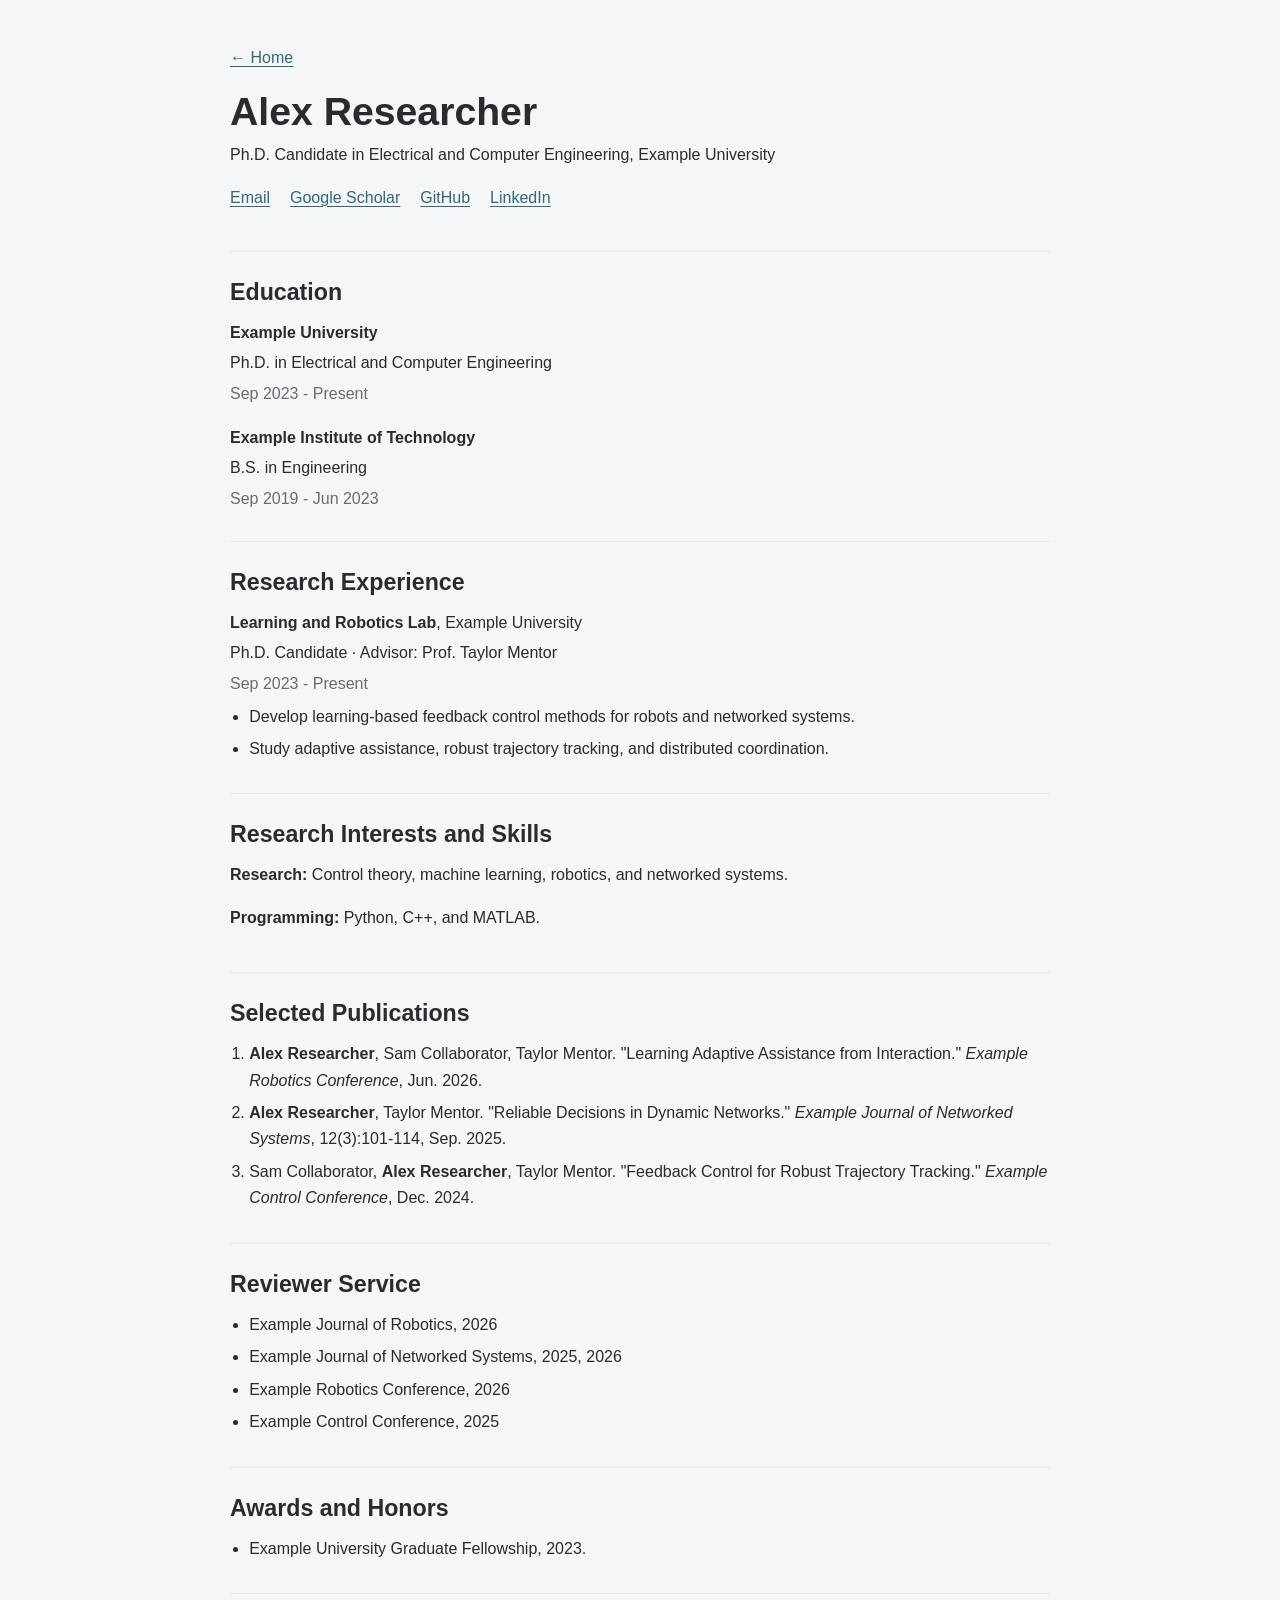
==== cv/index.html @ 52a86843 "Initial commit" ====
<!doctype html>
<html lang="en">
  <head>
    <meta charset="utf-8">
    <meta name="viewport" content="width=device-width, initial-scale=1">
    <title>CV | Alex Researcher</title>
    <meta name="description" content="Curriculum vitae of Alex Researcher at Example University.">
    <link rel="icon" href="../assets/images/avatar.svg" type="image/svg+xml">
    <link rel="stylesheet" href="../styles.css?v=1">
    <link rel="stylesheet" href="cv.css">
  </head>
  <body>
    <main class="cv-shell">
      <header class="cv-header">
        <a href="../index.html">&larr; Home</a>
        <h1>Alex Researcher</h1>
        <p>Ph.D. Candidate in Electrical and Computer Engineering, Example University</p>
        <p class="cv-contact">
          <a href="mailto:researcher@example.com">Email</a>
          <a href="https://scholar.google.com/">Google Scholar</a>
          <a href="https://github.com/">GitHub</a>
          <a href="https://www.linkedin.com/">LinkedIn</a>
        </p>
      </header>
      <section class="cv-section">
        <h2>Education</h2>
        <div class="cv-entry"><p><strong>Example University</strong></p><p>Ph.D. in Electrical and Computer Engineering</p><p class="cv-meta">Sep 2023 - Present</p></div>
        <div class="cv-entry"><p><strong>Example Institute of Technology</strong></p><p>B.S. in Engineering</p><p class="cv-meta">Sep 2019 - Jun 2023</p></div>
      </section>
      <section class="cv-section">
        <h2>Research Experience</h2>
        <div class="cv-entry">
          <p><strong>Learning and Robotics Lab</strong>, Example University</p>
          <p>Ph.D. Candidate &middot; Advisor: Prof. Taylor Mentor</p>
          <p class="cv-meta">Sep 2023 - Present</p>
          <ul class="cv-list"><li>Develop learning-based feedback control methods for robots and networked systems.</li><li>Study adaptive assistance, robust trajectory tracking, and distributed coordination.</li></ul>
        </div>
      </section>
      <section class="cv-section">
        <h2>Research Interests and Skills</h2>
        <p><strong>Research:</strong> Control theory, machine learning, robotics, and networked systems.</p>
        <p><strong>Programming:</strong> Python, C++, and MATLAB.</p>
      </section>
      <section class="cv-section">
        <h2>Selected Publications</h2>
        <ol class="cv-list">
          <li><strong>Alex Researcher</strong>, Sam Collaborator, Taylor Mentor. "Learning Adaptive Assistance from Interaction." <em>Example Robotics Conference</em>, Jun. 2026.</li>
          <li><strong>Alex Researcher</strong>, Taylor Mentor. "Reliable Decisions in Dynamic Networks." <em>Example Journal of Networked Systems</em>, 12(3):101-114, Sep. 2025.</li>
          <li>Sam Collaborator, <strong>Alex Researcher</strong>, Taylor Mentor. "Feedback Control for Robust Trajectory Tracking." <em>Example Control Conference</em>, Dec. 2024.</li>
        </ol>
      </section>
      <section class="cv-section">
        <h2>Reviewer Service</h2>
        <ul class="cv-list">
          <li>Example Journal of Robotics, 2026</li>
          <li>Example Journal of Networked Systems, 2025, 2026</li>
          <li>Example Robotics Conference, 2026</li>
          <li>Example Control Conference, 2025</li>
        </ul>
      </section>
      <section class="cv-section"><h2>Awards and Honors</h2><ul class="cv-list"><li>Example University Graduate Fellowship, 2023.</li></ul></section>
    </main>
    <script src="../assets/js/click-effects.js" defer></script>
  </body>
</html>
---- styles.css ----
:root {
  color-scheme: light;
  --background: #f5f6f7;
  --surface: #ffffff;
  --text: #292b30;
  --muted: #686b73;
  --line: #e7e8eb;
  --link: #326879;
  --link-hover: #682d91;
  --accent: #8553a4;
  --frame-radius: 18px;
  --portrait-scale: 1;
}

* {
  box-sizing: border-box;
}

html {
  scroll-behavior: smooth;
}

body {
  margin: 0;
  color: var(--text);
  background: var(--background);
  font-family: Inter, ui-sans-serif, -apple-system, BlinkMacSystemFont, "Segoe UI", sans-serif;
  font-size: 16px;
  line-height: 1.65;
}

img {
  display: block;
  max-width: 100%;
}

a {
  color: var(--link);
  text-decoration-thickness: 1px;
  text-underline-offset: 0.18em;
}

a:hover,
a:focus-visible {
  color: var(--link-hover);
}

:focus-visible {
  outline: 2px solid var(--accent);
  outline-offset: 4px;
}

h1,
h2,
h3,
p {
  margin-top: 0;
}

h1,
h2,
h3 {
  line-height: 1.3;
  letter-spacing: 0;
}

h1 {
  margin-bottom: 0.25rem;
  font-size: 2.45rem;
  font-weight: 680;
}

h2 {
  margin-bottom: 0.9rem;
  font-size: 1.45rem;
  font-weight: 680;
}

h3 {
  margin-bottom: 0.45rem;
  font-size: 1rem;
  font-weight: 650;
}

.page-shell,
.site-footer {
  width: min(900px, calc(100% - 40px));
  margin-inline: auto;
}

.page-shell {
  padding-block: 56px 24px;
}

.eyebrow {
  margin-bottom: 0.4rem;
  color: var(--muted);
  font-size: 0.84rem;
  font-weight: 700;
  text-transform: uppercase;
}

.home-page {
  --line: #e2e8ee;
  font-size: 15px;
  line-height: 1.7;
}

.skip-link {
  position: fixed;
  top: 12px;
  left: 16px;
  z-index: 10;
  padding: 8px 16px;
  background: var(--surface);
  transform: translateY(-200%);
}

.skip-link:focus {
  transform: translateY(0);
}

.home-layout {
  display: grid;
  grid-template-columns: 244px minmax(0, 1fr) 284px;
  grid-template-areas:
    "profile overview news"
    "profile publications news"
    "profile reviewer news";
  column-gap: 28px;
  row-gap: 24px;
  width: min(1280px, calc(100% - 64px));
  margin: 48px auto 0;
}

.home-layout > * {
  min-width: 0;
}

.profile {
  grid-area: profile;
}

.profile-inner {
  position: sticky;
  top: 32px;
  padding: 16px;
}

.profile-inner,
.overview,
#publications,
#reviewer,
#news {
  border: 1px solid var(--line);
  border-radius: var(--frame-radius);
  background: var(--surface);
}

.profile-identity {
  text-align: center;
}

.portrait {
  margin: 0 0 22px;
  aspect-ratio: 4 / 5;
  overflow: hidden;
  border-radius: 12px;
}

.portrait img {
  width: 100%;
  height: 100%;
  object-fit: cover;
  object-position: center;
  border-radius: inherit;
  /* Adjust the zoom without shifting the centered crop. */
  transform: scale(var(--portrait-scale));
  transform-origin: center;
}

.profile h1 {
  margin-bottom: 7px;
  font-size: 23px;
  font-weight: 650;
}

.profile-role {
  margin-bottom: 3px;
  font-size: 14px;
  font-weight: 550;
}

.profile-department {
  margin-bottom: 14px;
  color: var(--muted);
  font-size: 13px;
  line-height: 1.6;
}

.profile-university {
  display: flex;
  align-items: center;
  justify-content: center;
  gap: 8px;
  margin-bottom: 0;
  font-size: 13px;
  font-weight: 550;
}

.profile-university img {
  flex: 0 0 24px;
  border-radius: 2px;
}

.profile-links {
  display: flex;
  flex-direction: column;
  align-items: start;
  margin-top: 24px;
  padding-top: 16px;
  border-top: 1px solid var(--line);
  font-size: 13px;
}

.profile-links a {
  display: inline-flex;
  align-items: center;
  gap: 10px;
  min-height: 34px;
  text-decoration: none;
}

.profile-icon {
  width: 16px;
  height: 16px;
  flex: 0 0 16px;
  fill: none;
  stroke: currentColor;
  stroke-width: 2;
  stroke-linecap: round;
  stroke-linejoin: round;
}

.profile-links a:hover {
  text-decoration: underline;
}

.overview {
  grid-area: overview;
}

#about {
  padding-bottom: 0;
}

#news {
  grid-area: news;
  align-self: start;
  padding: 22px 20px;
}

#publications {
  grid-area: publications;
}

#reviewer {
  grid-area: reviewer;
}

.section {
  padding: 28px 32px;
  scroll-margin-top: 24px;
}

.section h2 {
  display: flex;
  align-items: center;
  gap: 16px;
  margin-bottom: 20px;
  color: var(--accent);
  font-size: 12px;
  font-weight: 650;
  line-height: 1.5;
  text-transform: uppercase;
}

.section h2::after {
  content: "";
  flex: 1;
  height: 1px;
  background: var(--line);
}

.section > p {
  margin-bottom: 14px;
}

.section > p:last-child {
  margin-bottom: 0;
}

.section-lead {
  margin-bottom: 16px;
}

.research-list,
.service-list {
  margin: 0;
  padding: 0;
  list-style: none;
}

.research-list {
  color: var(--muted);
  font-size: 14px;
}

.research-list strong {
  color: var(--text);
  font-weight: 600;
}

.research-list li + li {
  margin-top: 12px;
}

.service-list {
  font-size: 14px;
}

.service-list li + li {
  margin-top: 8px;
}

.news-list {
  margin: 0;
  padding: 0;
  list-style: none;
  font-size: 13px;
  line-height: 1.7;
}

.news-list li {
  padding: 12px 15px;
  background: #f4f6f8;
}

.news-list li:first-child {
  border-top-left-radius: 12px;
  border-top-right-radius: 12px;
}

.news-list li:last-child {
  border-bottom-left-radius: 12px;
  border-bottom-right-radius: 12px;
}

.news-list li + li {
  border-top: 1px solid var(--line);
}

#news h2 {
  gap: 9px;
  margin-bottom: 16px;
  color: #4a6b8a;
  font-weight: 700;
}

#news h2::before {
  content: "";
  width: 8px;
  height: 8px;
  flex: 0 0 8px;
  border-radius: 50%;
  background: #d9a6e6;
}

#news h2::after {
  display: none;
}

.news-meta {
  display: flex;
  flex-wrap: wrap;
  align-items: center;
  gap: 7px;
  margin-bottom: 7px;
}

.news-list time {
  display: inline-block;
  padding: 2px 10px;
  border: 1px solid var(--line);
  border-radius: 999px;
  color: #4a6b8a;
  background: #eef3f8;
  font-size: 11px;
  font-weight: 700;
  font-variant-numeric: tabular-nums;
}

.news-badge {
  padding: 1px 7px;
  border-radius: 999px;
  color: #72398a;
  background: #efddf4;
  font-size: 10px;
  font-weight: 700;
}

.news-copy {
  display: block;
}

.news-list a {
  text-decoration: none;
}

.news-list a:hover {
  text-decoration: underline;
}

.section-heading {
  display: flex;
  align-items: baseline;
  justify-content: space-between;
  gap: 20px;
}

.section-heading h2 {
  flex: 1;
  margin-bottom: 0;
}

.scholar-link {
  flex: 0 0 auto;
  font-size: 12px;
  text-decoration: none;
}

.scholar-link:hover {
  text-decoration: underline;
}

.publication {
  display: grid;
  grid-template-columns: 140px minmax(0, 1fr);
  gap: 22px;
  align-items: start;
  padding-block: 24px;
  border-bottom: 1px solid var(--line);
}

.publication-image {
  width: 140px;
  height: auto;
  aspect-ratio: 3 / 2;
  object-fit: cover;
  border: 1px solid var(--line);
  border-radius: 3px;
  background: #edf1f0;
}

.publication-figure {
  display: block;
  width: fit-content;
}

.publication-image--figure {
  object-fit: contain;
  background: var(--surface);
}

.publication-copy {
  min-width: 0;
}

.publication h3 {
  font-size: 15px;
  line-height: 1.5;
}

.publication h3 a {
  color: inherit;
  text-decoration: none;
}

.publication h3 a:hover,
.publication h3 a:focus-visible {
  color: var(--link);
  text-decoration: underline;
}

.publication-copy p {
  margin-bottom: 5px;
}

.authors,
.venue,
.publication-summary,
.publication-links {
  font-size: 13px;
  line-height: 1.65;
}

.authors strong {
  font-weight: 600;
}

.venue {
  color: #675975;
}

.publication-summary {
  color: var(--muted);
}

.publication-links {
  display: flex;
  flex-wrap: wrap;
  gap: 16px;
  padding-top: 3px;
}

.publication-links a {
  display: inline-flex;
  align-items: center;
  min-height: 28px;
}

.publication-copy .publication-links {
  margin-bottom: 0;
}

.site-footer {
  padding-block: 28px 36px;
  color: var(--muted);
  font-size: 11px;
}

.home-page .site-footer {
  width: min(1280px, calc(100% - 64px));
  padding-inline: 304px 312px;
}

.site-footer p {
  margin: 0;
}

.click-effect-symbol {
  position: fixed;
  z-index: 1000;
  pointer-events: none;
  user-select: none;
  color: var(--accent);
  font-family: ui-monospace, SFMono-Regular, Menlo, monospace;
  font-size: 0.82rem;
  font-weight: 700;
  line-height: 1;
  animation: click-rise 650ms ease-out forwards;
}

@keyframes click-rise {
  from {
    opacity: 0.9;
    transform: translate(-50%, -50%) scale(0.9);
  }

  to {
    opacity: 0;
    transform: translate(-50%, -42px) scale(1.12);
  }
}

@media (max-width: 1159px) {
  .home-layout {
    grid-template-columns: 224px minmax(0, 1fr);
    grid-template-areas:
      "profile overview"
      "profile news"
      "profile publications"
      "profile reviewer";
    column-gap: 24px;
    width: calc(100% - 48px);
    margin-top: 32px;
  }

  #news {
    padding: 28px 32px;
  }

  .home-page .site-footer {
    width: calc(100% - 48px);
    padding-inline: 280px 32px;
  }
}

@media (max-width: 799px) {
  .home-layout {
    grid-template-columns: minmax(0, 1fr);
    grid-template-areas: "profile" "overview" "news" "publications" "reviewer";
    width: min(640px, calc(100% - 32px));
    margin-top: 24px;
  }

  .profile-inner {
    position: static;
    display: grid;
    grid-template-columns: 112px minmax(0, 1fr);
    align-items: center;
    gap: 20px;
  }

  .portrait {
    margin: 0;
  }

  .profile-identity {
    text-align: left;
  }

  .profile-university {
    justify-content: start;
  }

  .profile-links {
    grid-column: 1 / -1;
    flex-direction: row;
    flex-wrap: wrap;
    gap: 0 20px;
    margin-top: 0;
    padding-top: 12px;
  }

  .profile-links a {
    min-height: 36px;
  }

  .section,
  #news {
    padding: 24px;
  }

  .section h2 {
    margin-bottom: 16px;
  }

  .section-heading h2 {
    margin-bottom: 0;
  }

  .publication {
    grid-template-columns: 112px minmax(0, 1fr);
    gap: 18px;
  }

  .publication-image {
    width: 112px;
  }

  .home-page .site-footer {
    width: min(640px, calc(100% - 32px));
    padding-inline: 24px;
  }
}

@media (max-width: 479px) {
  .home-layout {
    width: calc(100% - 24px);
    row-gap: 16px;
    margin-top: 12px;
  }

  .profile-inner {
    grid-template-columns: 80px minmax(0, 1fr);
    gap: 14px;
  }

  .profile-department {
    margin-bottom: 10px;
    font-size: 12px;
  }

  .profile-university {
    font-size: 12px;
  }

  .section,
  #news {
    padding: 22px 18px;
  }

  .publication {
    grid-template-columns: minmax(0, 1fr);
    gap: 14px;
  }

  .publication-image {
    width: 144px;
  }

  .home-page .site-footer {
    width: calc(100% - 24px);
    padding-inline: 18px;
  }
}

@media (max-height: 740px) and (min-width: 800px) {
  .profile-inner {
    position: static;
  }
}

@media print {
  body {
    background: white;
  }

  .home-layout {
    display: block;
    width: 100%;
    margin: 0;
  }

  .profile-inner {
    position: static;
  }

  .portrait {
    width: 120px;
  }

  .section,
  #news {
    padding: 24px 0 0;
  }

  .publication {
    break-inside: avoid;
  }

  .profile-inner,
  .overview,
  #publications,
  #reviewer,
  #news {
    border: 0;
    border-radius: 0;
  }

  .home-page .site-footer {
    width: 100%;
    padding-inline: 0;
  }

  .skip-link,
  .click-effect-symbol {
    display: none;
  }
}

@media (prefers-reduced-motion: reduce) {
  html {
    scroll-behavior: auto;
  }

  .click-effect-symbol {
    display: none;
  }
}
---- cv/cv.css ----
.cv-shell { width: min(820px, calc(100% - 40px)); margin-inline: auto; padding-block: 45px; }
.cv-header { padding-bottom: 24px; border-bottom: 1px solid var(--line); }
.cv-header h1 { margin-top: 1rem; }
.cv-contact { display: flex; flex-wrap: wrap; gap: 8px 20px; color: var(--muted); }
.cv-section { padding-block: 25px; border-bottom: 1px solid var(--line); }
.cv-section h2 { margin-bottom: 0.8rem; }
.cv-entry { margin-bottom: 1.1rem; }
.cv-entry:last-child { margin-bottom: 0; }
.cv-entry p { margin-bottom: 0.25rem; }
.cv-meta { color: var(--muted); }
.cv-list { margin: 0.4rem 0 0; padding-left: 1.2rem; }
.cv-list li { margin-bottom: 0.38rem; }
@media (max-width: 600px) {
  .cv-shell { width: calc(100% - 28px); padding-top: 28px; }
}
@media print {
  .cv-shell { width: 100%; padding: 0; }
  .cv-header > a { display: none; }
  .cv-entry, .cv-list li { break-inside: avoid; }
}
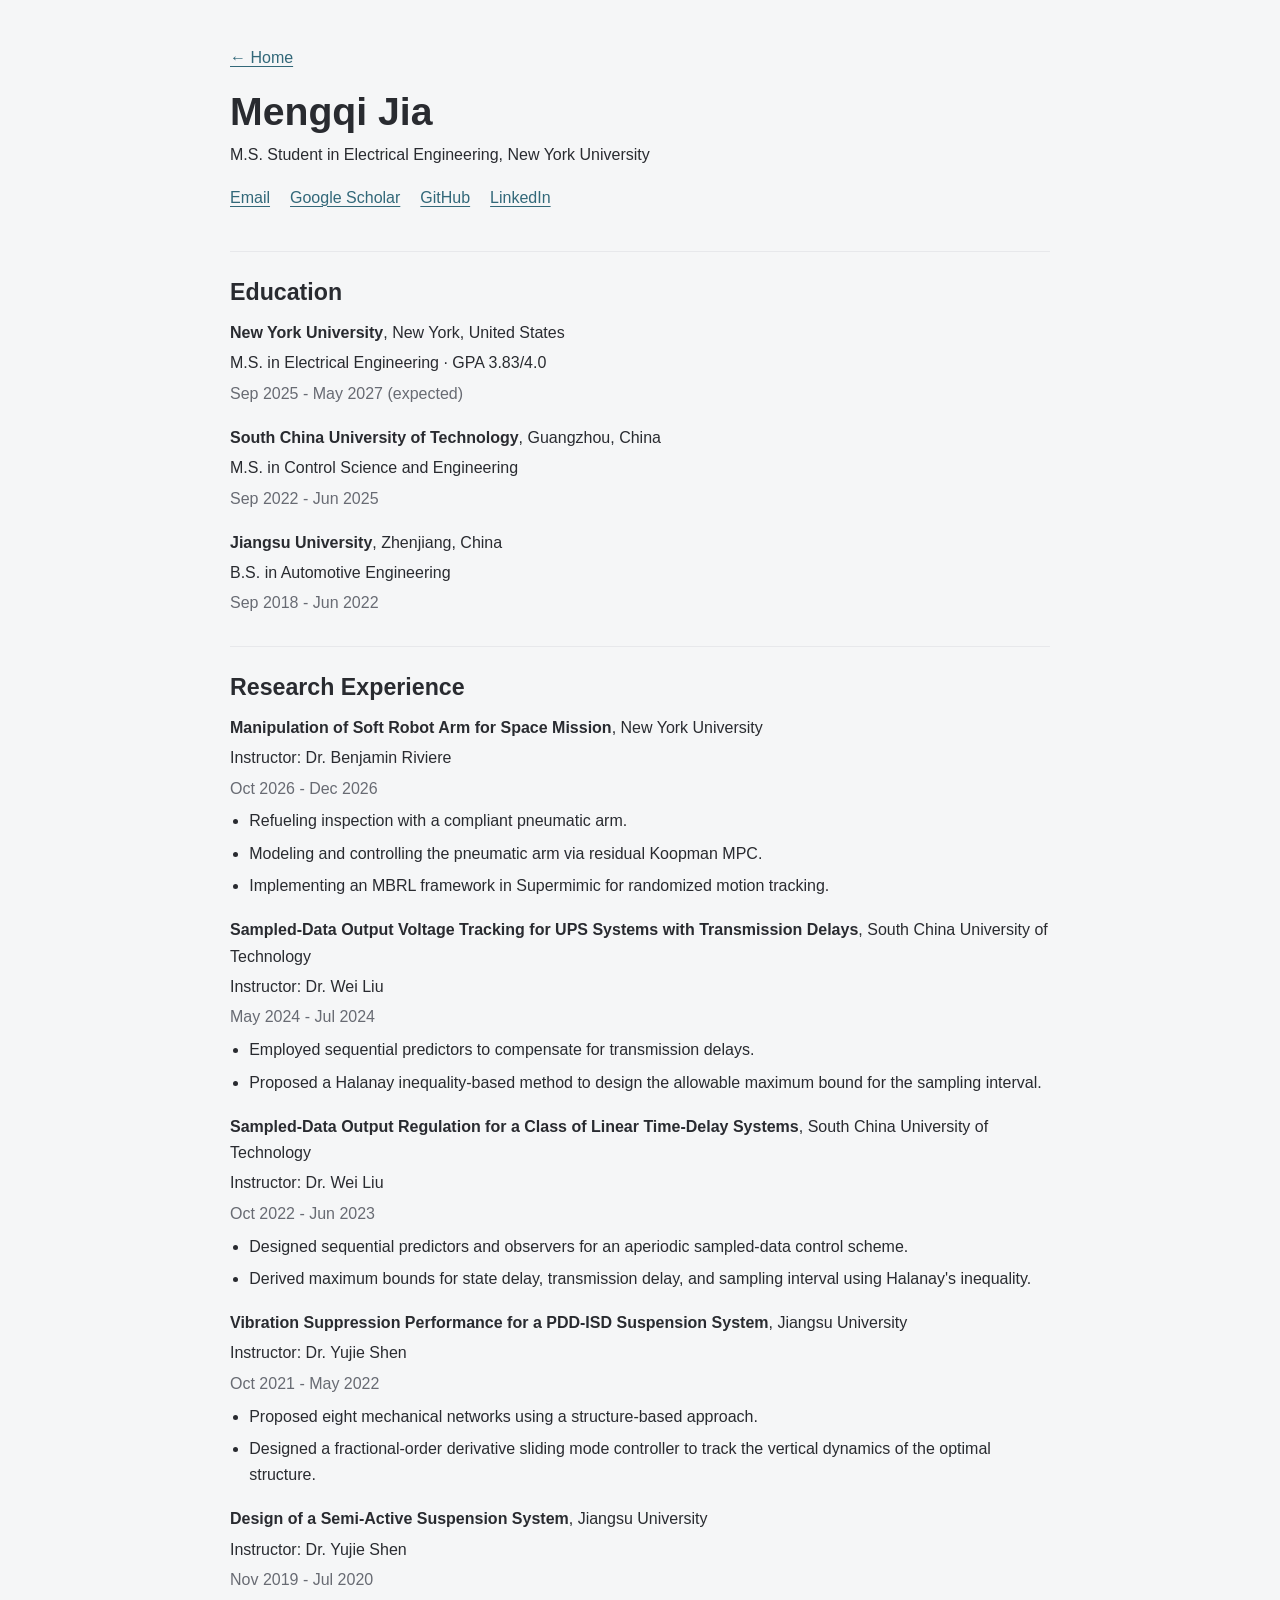
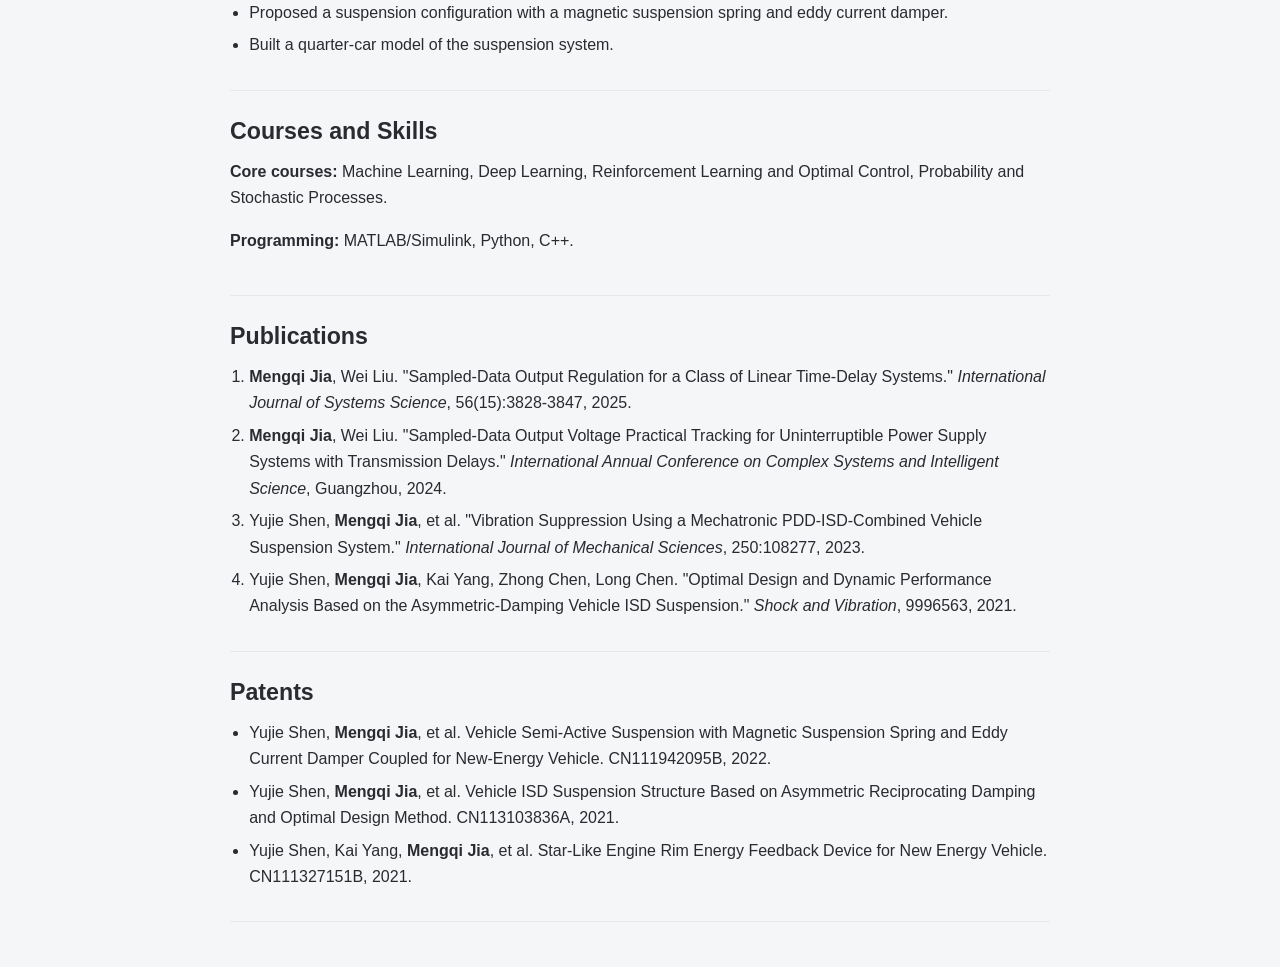
==== commit f627274e: "Personalize homepage and CV for Mengqi Jia Co-Authored-By: Claude Opus 5.5 <noreply@anthropic.com> C" ====
--- a/cv/index.html
+++ b/cv/index.html
@@ -3,8 +3,8 @@
   <head>
     <meta charset="utf-8">
     <meta name="viewport" content="width=device-width, initial-scale=1">
-    <title>CV | Alex Researcher</title>
-    <meta name="description" content="Curriculum vitae of Alex Researcher at Example University.">
+    <title>CV | Mengqi Jia</title>
+    <meta name="description" content="Curriculum vitae of Mengqi Jia, M.S. student in Electrical Engineering at New York University.">
     <link rel="icon" href="../assets/images/avatar.svg" type="image/svg+xml">
     <link rel="stylesheet" href="../styles.css?v=1">
     <link rel="stylesheet" href="cv.css">
@@ -13,52 +13,76 @@
     <main class="cv-shell">
       <header class="cv-header">
         <a href="../index.html">&larr; Home</a>
-        <h1>Alex Researcher</h1>
-        <p>Ph.D. Candidate in Electrical and Computer Engineering, Example University</p>
+        <h1>Mengqi Jia</h1>
+        <p>M.S. Student in Electrical Engineering, New York University</p>
         <p class="cv-contact">
-          <a href="mailto:researcher@example.com">Email</a>
-          <a href="https://scholar.google.com/">Google Scholar</a>
-          <a href="https://github.com/">GitHub</a>
-          <a href="https://www.linkedin.com/">LinkedIn</a>
+          <a href="mailto:mj3664@nyu.edu">Email</a>
+          <a href="https://scholar.google.com/citations?user=0IQZy6cAAAAJ&amp;hl=en">Google Scholar</a>
+          <a href="https://github.com/mj3664-web">GitHub</a>
+          <a href="https://www.linkedin.com/in/mengqi-jia-b15225383/">LinkedIn</a>
         </p>
       </header>
       <section class="cv-section">
         <h2>Education</h2>
-        <div class="cv-entry"><p><strong>Example University</strong></p><p>Ph.D. in Electrical and Computer Engineering</p><p class="cv-meta">Sep 2023 - Present</p></div>
-        <div class="cv-entry"><p><strong>Example Institute of Technology</strong></p><p>B.S. in Engineering</p><p class="cv-meta">Sep 2019 - Jun 2023</p></div>
+        <div class="cv-entry"><p><strong>New York University</strong>, New York, United States</p><p>M.S. in Electrical Engineering &middot; GPA 3.83/4.0</p><p class="cv-meta">Sep 2025 - May 2027 (expected)</p></div>
+        <div class="cv-entry"><p><strong>South China University of Technology</strong>, Guangzhou, China</p><p>M.S. in Control Science and Engineering</p><p class="cv-meta">Sep 2022 - Jun 2025</p></div>
+        <div class="cv-entry"><p><strong>Jiangsu University</strong>, Zhenjiang, China</p><p>B.S. in Automotive Engineering</p><p class="cv-meta">Sep 2018 - Jun 2022</p></div>
       </section>
       <section class="cv-section">
         <h2>Research Experience</h2>
         <div class="cv-entry">
-          <p><strong>Learning and Robotics Lab</strong>, Example University</p>
-          <p>Ph.D. Candidate &middot; Advisor: Prof. Taylor Mentor</p>
-          <p class="cv-meta">Sep 2023 - Present</p>
-          <ul class="cv-list"><li>Develop learning-based feedback control methods for robots and networked systems.</li><li>Study adaptive assistance, robust trajectory tracking, and distributed coordination.</li></ul>
+          <p><strong>Manipulation of Soft Robot Arm for Space Mission</strong>, New York University</p>
+          <p>Instructor: Dr. Benjamin Riviere</p>
+          <p class="cv-meta">Oct 2026 - Dec 2026</p>
+          <ul class="cv-list"><li>Refueling inspection with a compliant pneumatic arm.</li><li>Modeling and controlling the pneumatic arm via residual Koopman MPC.</li><li>Implementing an MBRL framework in Supermimic for randomized motion tracking.</li></ul>
+        </div>
+        <div class="cv-entry">
+          <p><strong>Sampled-Data Output Voltage Tracking for UPS Systems with Transmission Delays</strong>, South China University of Technology</p>
+          <p>Instructor: Dr. Wei Liu</p>
+          <p class="cv-meta">May 2024 - Jul 2024</p>
+          <ul class="cv-list"><li>Employed sequential predictors to compensate for transmission delays.</li><li>Proposed a Halanay inequality-based method to design the allowable maximum bound for the sampling interval.</li></ul>
+        </div>
+        <div class="cv-entry">
+          <p><strong>Sampled-Data Output Regulation for a Class of Linear Time-Delay Systems</strong>, South China University of Technology</p>
+          <p>Instructor: Dr. Wei Liu</p>
+          <p class="cv-meta">Oct 2022 - Jun 2023</p>
+          <ul class="cv-list"><li>Designed sequential predictors and observers for an aperiodic sampled-data control scheme.</li><li>Derived maximum bounds for state delay, transmission delay, and sampling interval using Halanay's inequality.</li></ul>
+        </div>
+        <div class="cv-entry">
+          <p><strong>Vibration Suppression Performance for a PDD-ISD Suspension System</strong>, Jiangsu University</p>
+          <p>Instructor: Dr. Yujie Shen</p>
+          <p class="cv-meta">Oct 2021 - May 2022</p>
+          <ul class="cv-list"><li>Proposed eight mechanical networks using a structure-based approach.</li><li>Designed a fractional-order derivative sliding mode controller to track the vertical dynamics of the optimal structure.</li></ul>
+        </div>
+        <div class="cv-entry">
+          <p><strong>Design of a Semi-Active Suspension System</strong>, Jiangsu University</p>
+          <p>Instructor: Dr. Yujie Shen</p>
+          <p class="cv-meta">Nov 2019 - Jul 2020</p>
+          <ul class="cv-list"><li>Proposed a suspension configuration with a magnetic suspension spring and eddy current damper.</li><li>Built a quarter-car model of the suspension system.</li></ul>
         </div>
       </section>
       <section class="cv-section">
-        <h2>Research Interests and Skills</h2>
-        <p><strong>Research:</strong> Control theory, machine learning, robotics, and networked systems.</p>
-        <p><strong>Programming:</strong> Python, C++, and MATLAB.</p>
+        <h2>Courses and Skills</h2>
+        <p><strong>Core courses:</strong> Machine Learning, Deep Learning, Reinforcement Learning and Optimal Control, Probability and Stochastic Processes.</p>
+        <p><strong>Programming:</strong> MATLAB/Simulink, Python, C++.</p>
       </section>
       <section class="cv-section">
-        <h2>Selected Publications</h2>
+        <h2>Publications</h2>
         <ol class="cv-list">
-          <li><strong>Alex Researcher</strong>, Sam Collaborator, Taylor Mentor. "Learning Adaptive Assistance from Interaction." <em>Example Robotics Conference</em>, Jun. 2026.</li>
-          <li><strong>Alex Researcher</strong>, Taylor Mentor. "Reliable Decisions in Dynamic Networks." <em>Example Journal of Networked Systems</em>, 12(3):101-114, Sep. 2025.</li>
-          <li>Sam Collaborator, <strong>Alex Researcher</strong>, Taylor Mentor. "Feedback Control for Robust Trajectory Tracking." <em>Example Control Conference</em>, Dec. 2024.</li>
+          <li><strong>Mengqi Jia</strong>, Wei Liu. "Sampled-Data Output Regulation for a Class of Linear Time-Delay Systems." <em>International Journal of Systems Science</em>, 56(15):3828-3847, 2025.</li>
+          <li><strong>Mengqi Jia</strong>, Wei Liu. "Sampled-Data Output Voltage Practical Tracking for Uninterruptible Power Supply Systems with Transmission Delays." <em>International Annual Conference on Complex Systems and Intelligent Science</em>, Guangzhou, 2024.</li>
+          <li>Yujie Shen, <strong>Mengqi Jia</strong>, et al. "Vibration Suppression Using a Mechatronic PDD-ISD-Combined Vehicle Suspension System." <em>International Journal of Mechanical Sciences</em>, 250:108277, 2023.</li>
+          <li>Yujie Shen, <strong>Mengqi Jia</strong>, Kai Yang, Zhong Chen, Long Chen. "Optimal Design and Dynamic Performance Analysis Based on the Asymmetric-Damping Vehicle ISD Suspension." <em>Shock and Vibration</em>, 9996563, 2021.</li>
         </ol>
       </section>
       <section class="cv-section">
-        <h2>Reviewer Service</h2>
+        <h2>Patents</h2>
         <ul class="cv-list">
-          <li>Example Journal of Robotics, 2026</li>
-          <li>Example Journal of Networked Systems, 2025, 2026</li>
-          <li>Example Robotics Conference, 2026</li>
-          <li>Example Control Conference, 2025</li>
+          <li>Yujie Shen, <strong>Mengqi Jia</strong>, et al. Vehicle Semi-Active Suspension with Magnetic Suspension Spring and Eddy Current Damper Coupled for New-Energy Vehicle. CN111942095B, 2022.</li>
+          <li>Yujie Shen, <strong>Mengqi Jia</strong>, et al. Vehicle ISD Suspension Structure Based on Asymmetric Reciprocating Damping and Optimal Design Method. CN113103836A, 2021.</li>
+          <li>Yujie Shen, Kai Yang, <strong>Mengqi Jia</strong>, et al. Star-Like Engine Rim Energy Feedback Device for New Energy Vehicle. CN111327151B, 2021.</li>
         </ul>
       </section>
-      <section class="cv-section"><h2>Awards and Honors</h2><ul class="cv-list"><li>Example University Graduate Fellowship, 2023.</li></ul></section>
     </main>
     <script src="../assets/js/click-effects.js" defer></script>
   </body>
--- a/styles.css
+++ b/styles.css
@@ -150,7 +150,7 @@
 .profile-inner,
 .overview,
 #publications,
-#reviewer,
+#patents,
 #news {
   border: 1px solid var(--line);
   border-radius: var(--frame-radius);
@@ -264,7 +264,7 @@
   grid-area: publications;
 }
 
-#reviewer {
+#patents {
   grid-area: reviewer;
 }
 
@@ -743,7 +743,7 @@
   .profile-inner,
   .overview,
   #publications,
-  #reviewer,
+  #patents,
   #news {
     border: 0;
     border-radius: 0;
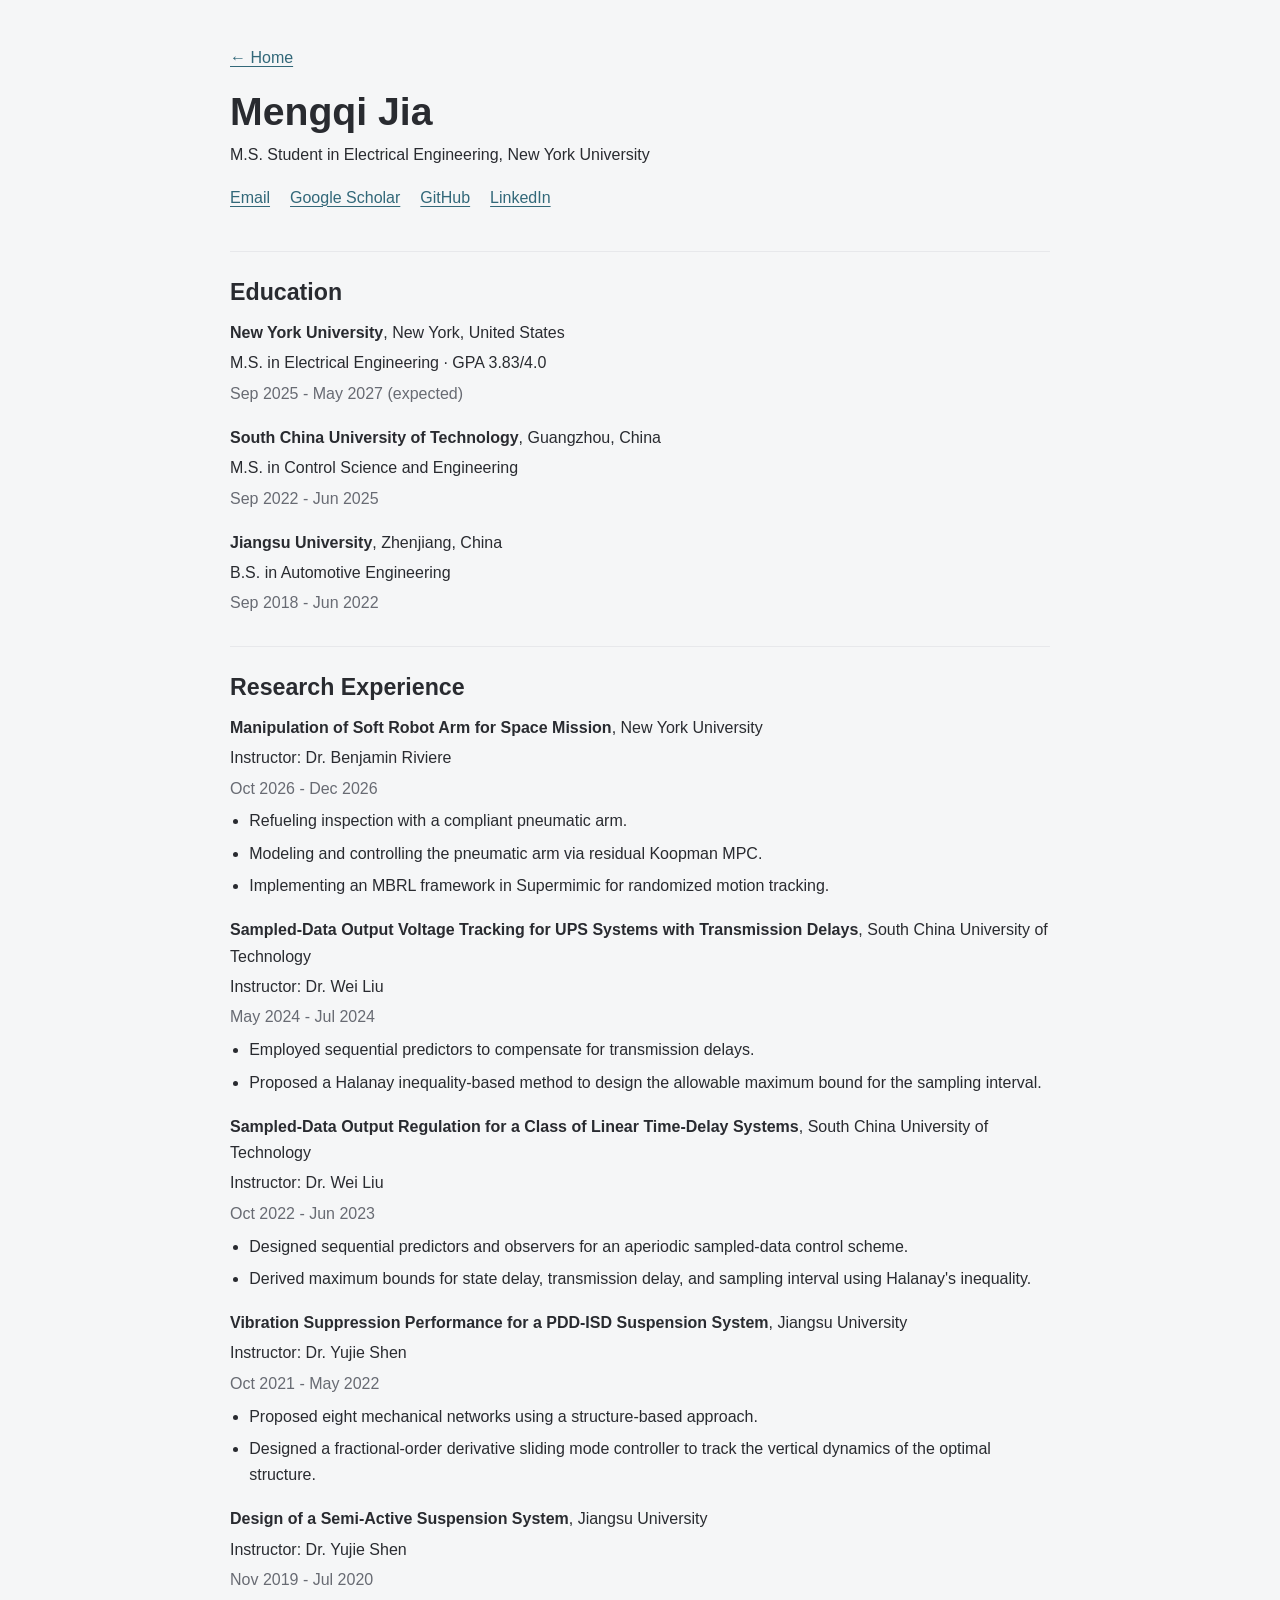
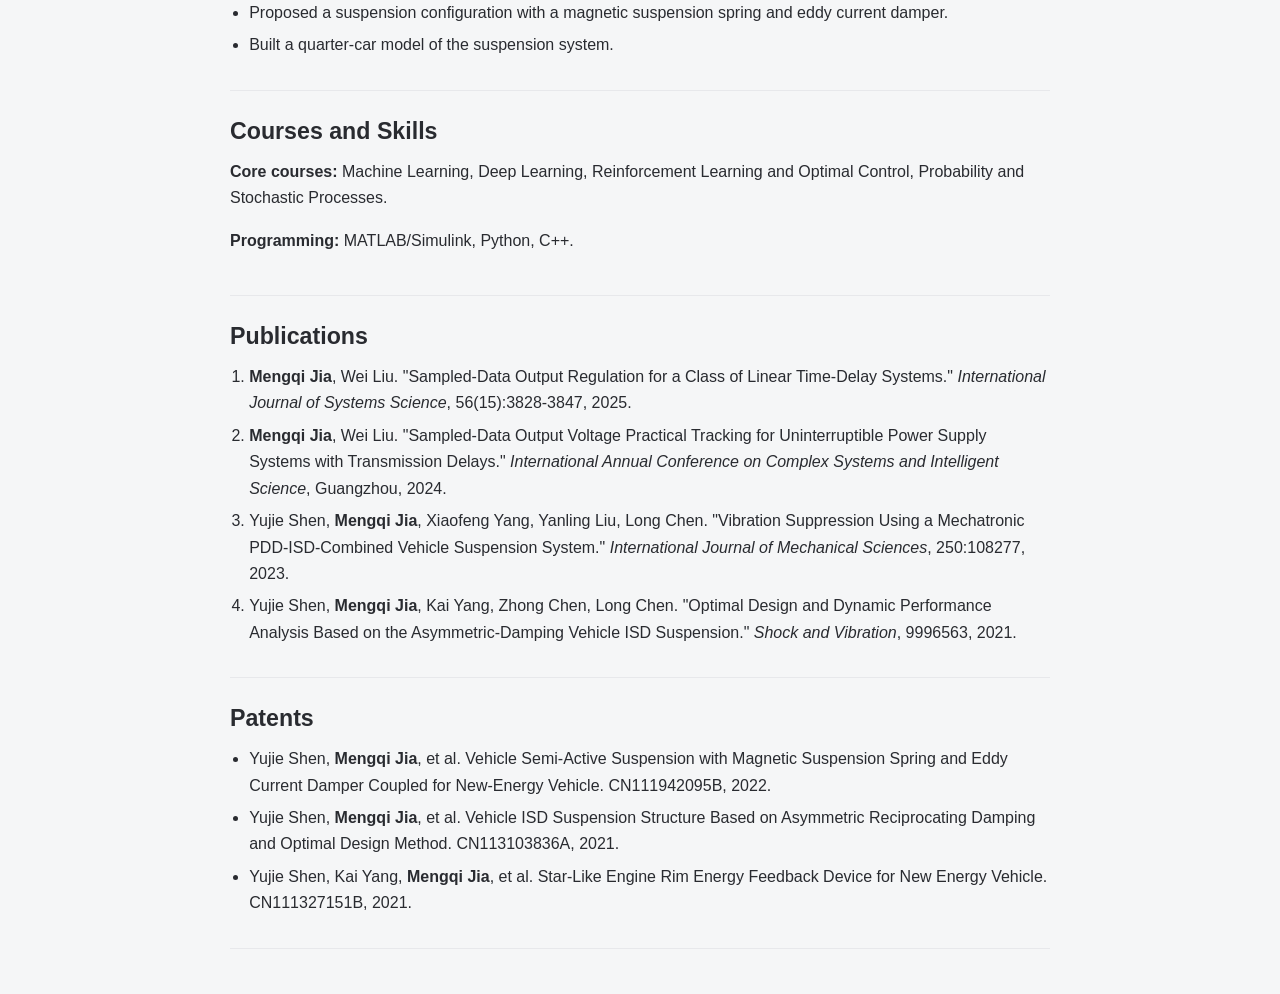
==== commit 283b73d4: "Use Fig. 8 from the IJMS 2023 paper and complete its author list Co-Authored-By: Claude Opus 5.5 <no" ====
--- a/cv/index.html
+++ b/cv/index.html
@@ -71,7 +71,7 @@
         <ol class="cv-list">
           <li><strong>Mengqi Jia</strong>, Wei Liu. "Sampled-Data Output Regulation for a Class of Linear Time-Delay Systems." <em>International Journal of Systems Science</em>, 56(15):3828-3847, 2025.</li>
           <li><strong>Mengqi Jia</strong>, Wei Liu. "Sampled-Data Output Voltage Practical Tracking for Uninterruptible Power Supply Systems with Transmission Delays." <em>International Annual Conference on Complex Systems and Intelligent Science</em>, Guangzhou, 2024.</li>
-          <li>Yujie Shen, <strong>Mengqi Jia</strong>, et al. "Vibration Suppression Using a Mechatronic PDD-ISD-Combined Vehicle Suspension System." <em>International Journal of Mechanical Sciences</em>, 250:108277, 2023.</li>
+          <li>Yujie Shen, <strong>Mengqi Jia</strong>, Xiaofeng Yang, Yanling Liu, Long Chen. "Vibration Suppression Using a Mechatronic PDD-ISD-Combined Vehicle Suspension System." <em>International Journal of Mechanical Sciences</em>, 250:108277, 2023.</li>
           <li>Yujie Shen, <strong>Mengqi Jia</strong>, Kai Yang, Zhong Chen, Long Chen. "Optimal Design and Dynamic Performance Analysis Based on the Asymmetric-Damping Vehicle ISD Suspension." <em>Shock and Vibration</em>, 9996563, 2021.</li>
         </ol>
       </section>
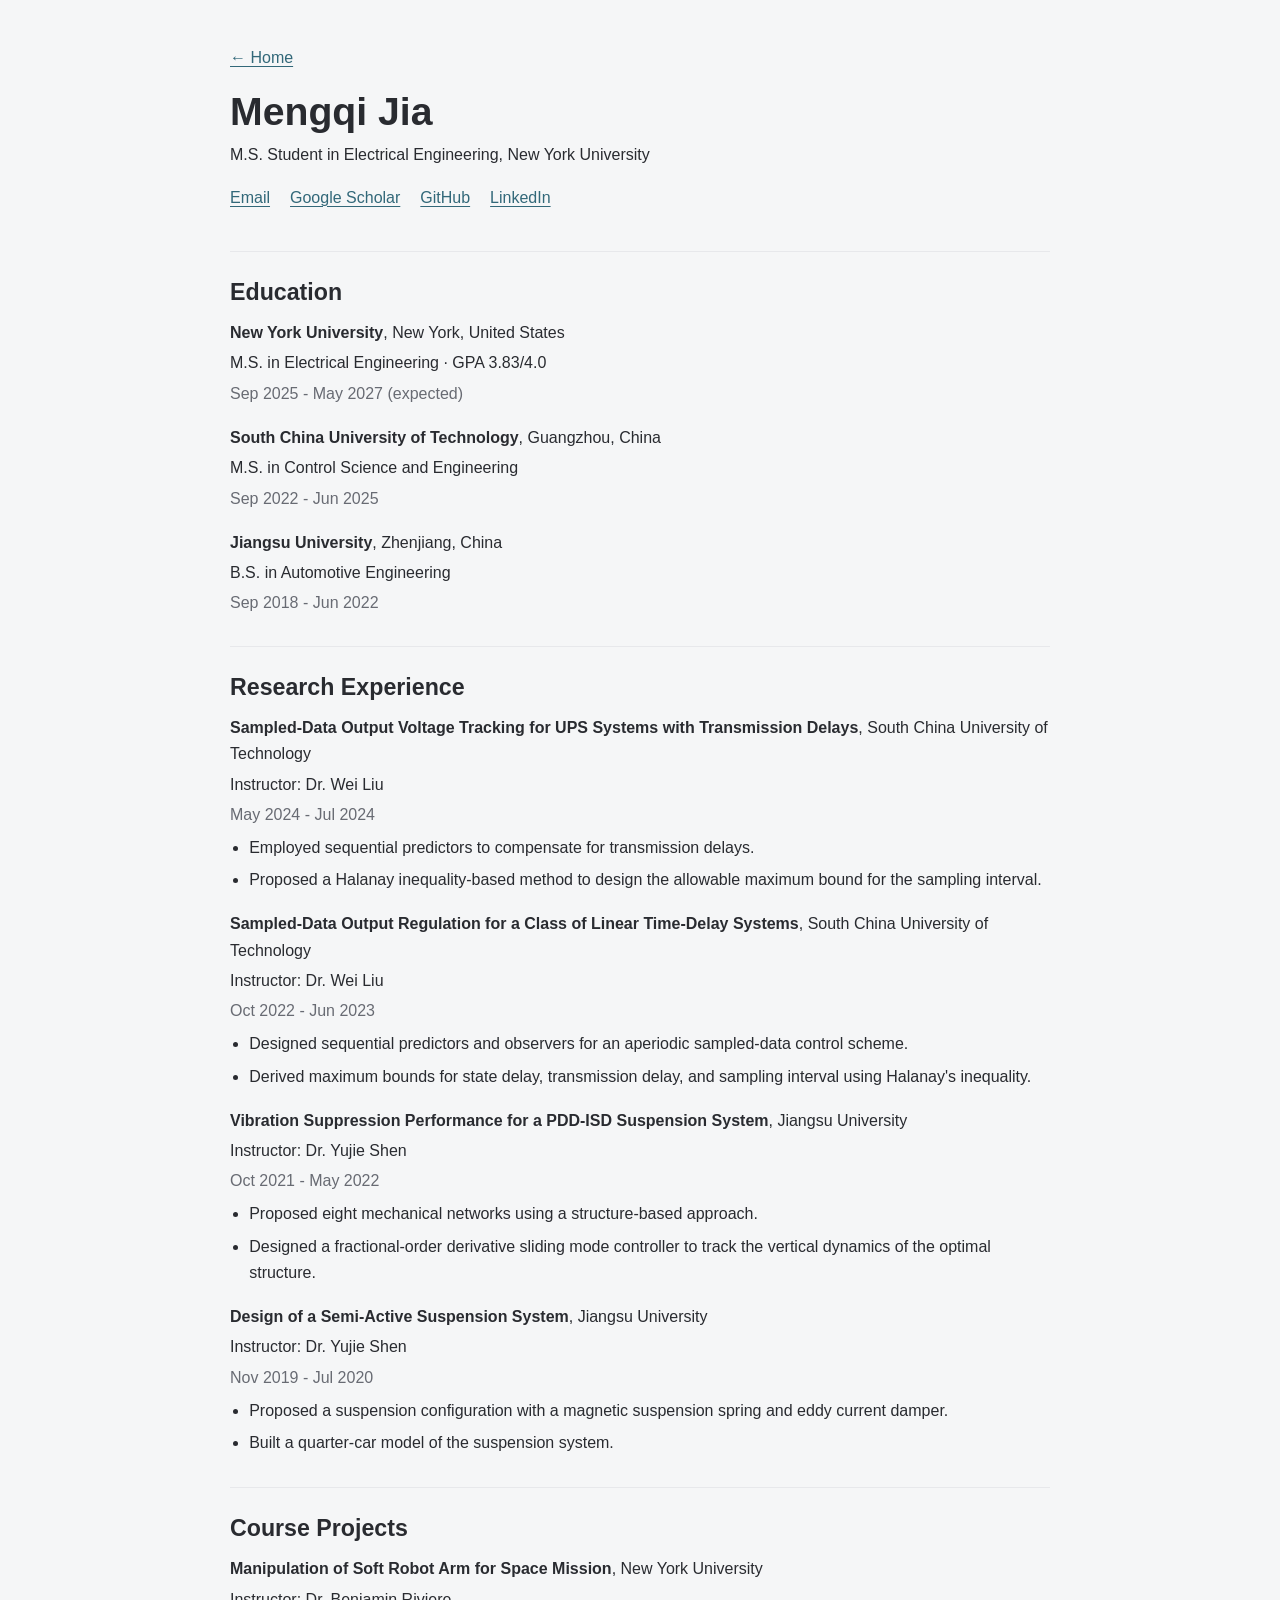
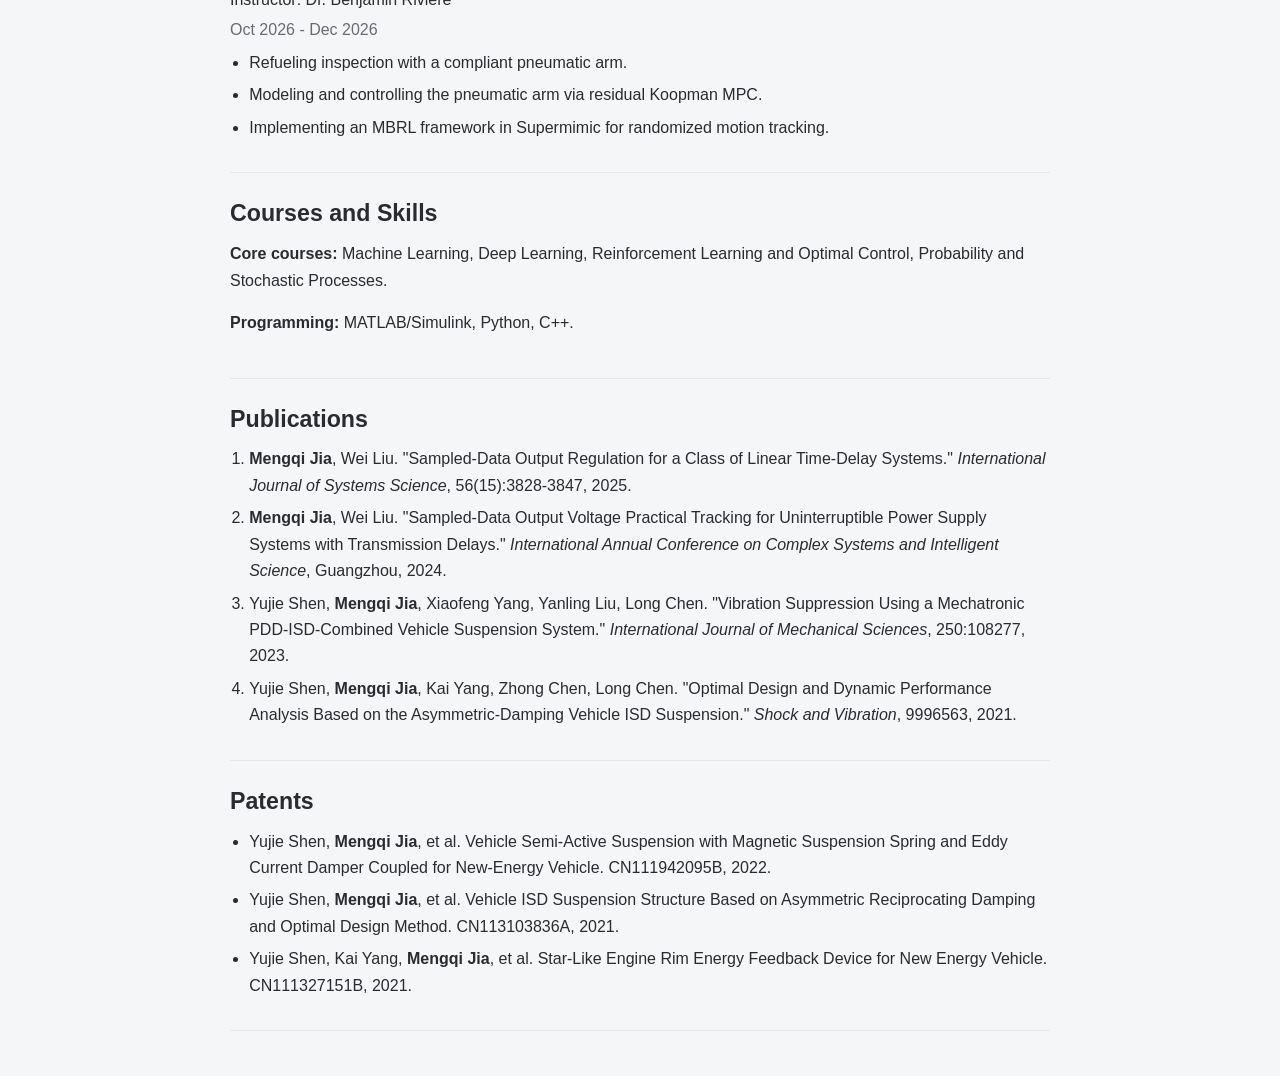
==== commit bead4376: "Add Course Projects section with the soft robot arm project Co-Authored-By: Claude Opus 5.5 <noreply" ====
--- a/cv/index.html
+++ b/cv/index.html
@@ -31,12 +31,6 @@
       <section class="cv-section">
         <h2>Research Experience</h2>
         <div class="cv-entry">
-          <p><strong>Manipulation of Soft Robot Arm for Space Mission</strong>, New York University</p>
-          <p>Instructor: Dr. Benjamin Riviere</p>
-          <p class="cv-meta">Oct 2026 - Dec 2026</p>
-          <ul class="cv-list"><li>Refueling inspection with a compliant pneumatic arm.</li><li>Modeling and controlling the pneumatic arm via residual Koopman MPC.</li><li>Implementing an MBRL framework in Supermimic for randomized motion tracking.</li></ul>
-        </div>
-        <div class="cv-entry">
           <p><strong>Sampled-Data Output Voltage Tracking for UPS Systems with Transmission Delays</strong>, South China University of Technology</p>
           <p>Instructor: Dr. Wei Liu</p>
           <p class="cv-meta">May 2024 - Jul 2024</p>
@@ -59,6 +53,15 @@
           <p>Instructor: Dr. Yujie Shen</p>
           <p class="cv-meta">Nov 2019 - Jul 2020</p>
           <ul class="cv-list"><li>Proposed a suspension configuration with a magnetic suspension spring and eddy current damper.</li><li>Built a quarter-car model of the suspension system.</li></ul>
+        </div>
+      </section>
+      <section class="cv-section">
+        <h2>Course Projects</h2>
+        <div class="cv-entry">
+          <p><strong>Manipulation of Soft Robot Arm for Space Mission</strong>, New York University</p>
+          <p>Instructor: Dr. Benjamin Riviere</p>
+          <p class="cv-meta">Oct 2026 - Dec 2026</p>
+          <ul class="cv-list"><li>Refueling inspection with a compliant pneumatic arm.</li><li>Modeling and controlling the pneumatic arm via residual Koopman MPC.</li><li>Implementing an MBRL framework in Supermimic for randomized motion tracking.</li></ul>
         </div>
       </section>
       <section class="cv-section">
--- a/styles.css
+++ b/styles.css
@@ -126,6 +126,7 @@
   grid-template-areas:
     "profile overview news"
     "profile publications news"
+    "profile projects news"
     "profile reviewer news";
   column-gap: 28px;
   row-gap: 24px;
@@ -150,6 +151,7 @@
 .profile-inner,
 .overview,
 #publications,
+#projects,
 #patents,
 #news {
   border: 1px solid var(--line);
@@ -264,8 +266,39 @@
   grid-area: publications;
 }
 
+#projects {
+  grid-area: projects;
+}
+
 #patents {
   grid-area: reviewer;
+}
+
+.project + .project {
+  margin-top: 18px;
+  padding-top: 18px;
+  border-top: 1px solid var(--line);
+}
+
+.project h3 {
+  margin-bottom: 4px;
+  font-size: 15px;
+  line-height: 1.5;
+}
+
+.project-meta {
+  margin-bottom: 8px;
+  color: #675975;
+  font-size: 13px;
+  line-height: 1.65;
+}
+
+.project-list {
+  margin: 0;
+  padding-left: 18px;
+  color: var(--muted);
+  font-size: 13px;
+  line-height: 1.65;
 }
 
 .section {
@@ -580,6 +613,7 @@
       "profile overview"
       "profile news"
       "profile publications"
+      "profile projects"
       "profile reviewer";
     column-gap: 24px;
     width: calc(100% - 48px);
@@ -599,7 +633,7 @@
 @media (max-width: 799px) {
   .home-layout {
     grid-template-columns: minmax(0, 1fr);
-    grid-template-areas: "profile" "overview" "news" "publications" "reviewer";
+    grid-template-areas: "profile" "overview" "news" "publications" "projects" "reviewer";
     width: min(640px, calc(100% - 32px));
     margin-top: 24px;
   }
@@ -743,6 +777,7 @@
   .profile-inner,
   .overview,
   #publications,
+  #projects,
   #patents,
   #news {
     border: 0;
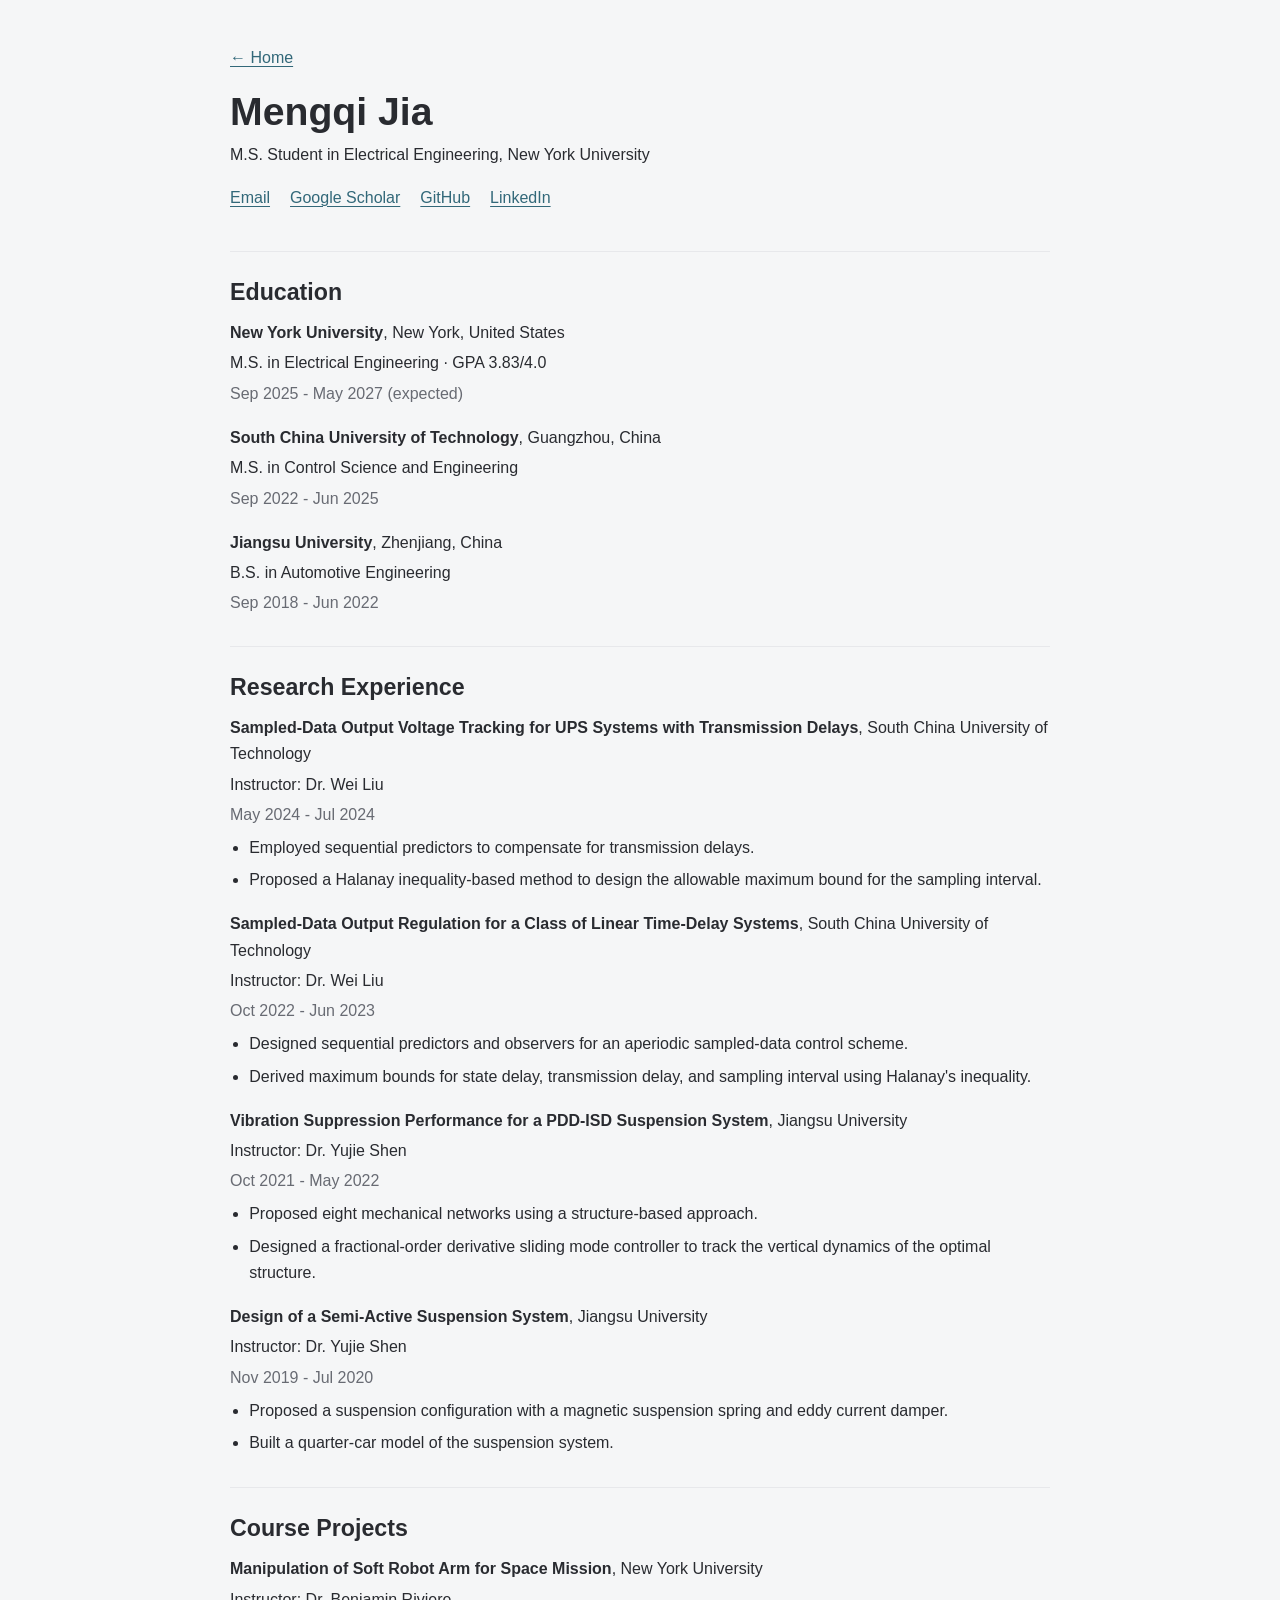
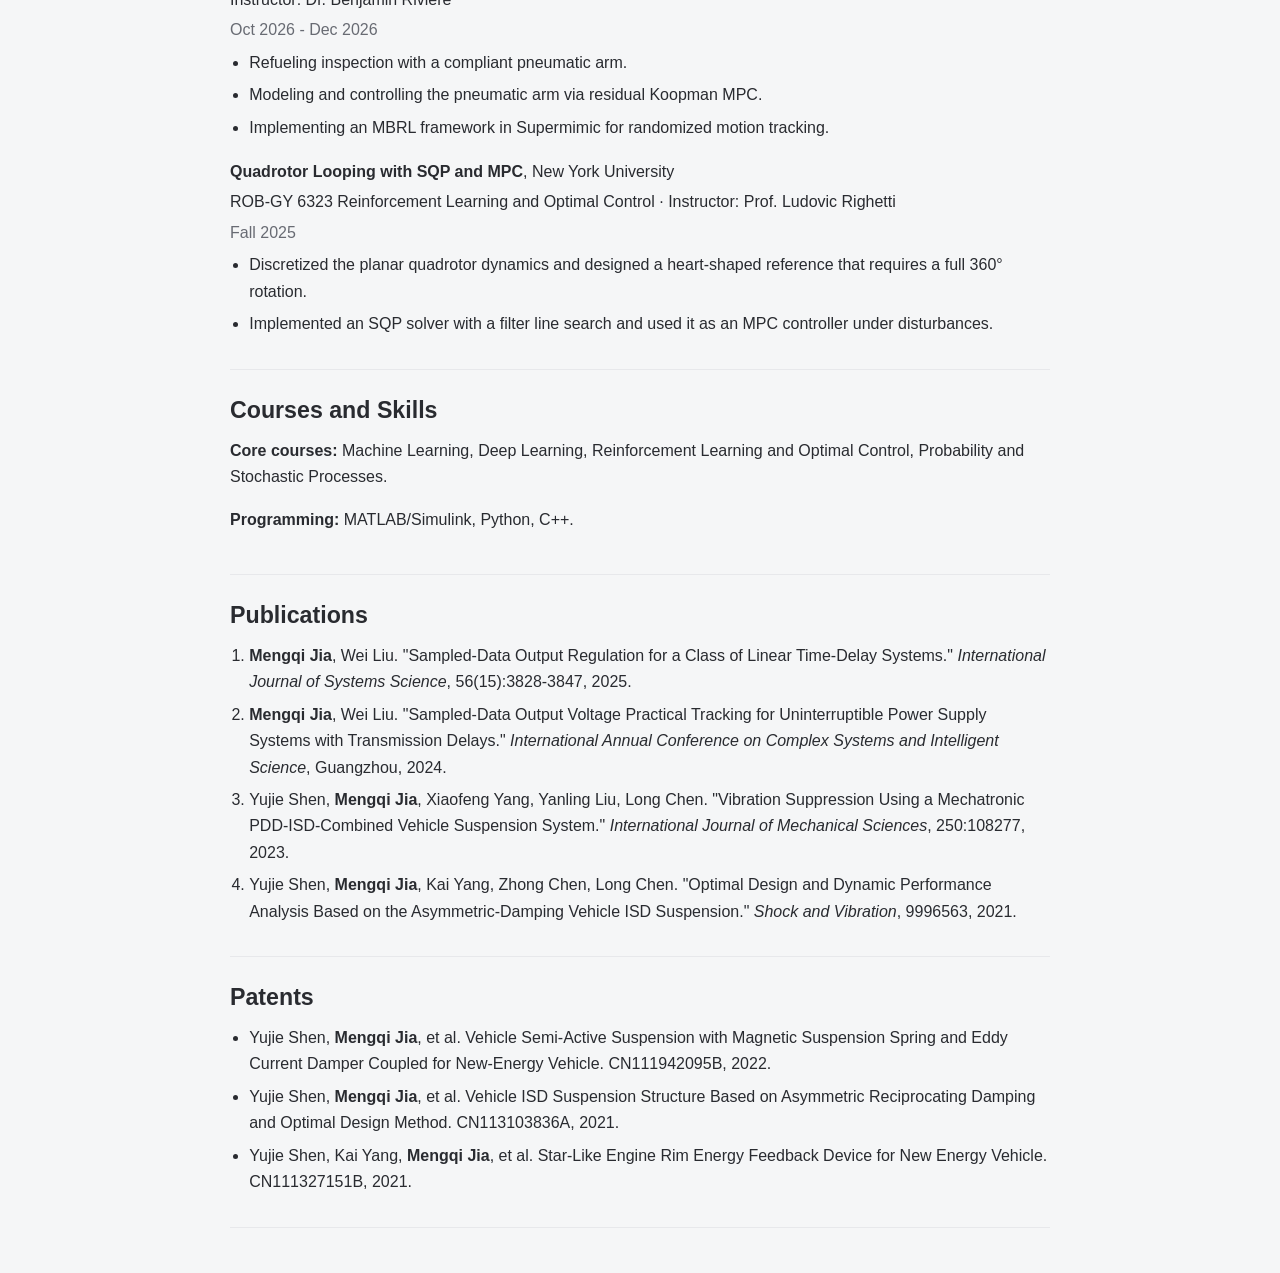
==== commit 0f49bec2: "Add ROB 6323 quadrotor SQP/MPC course project Co-Authored-By: Claude Opus 5.5 <noreply@anthropic.com" ====
--- a/cv/index.html
+++ b/cv/index.html
@@ -63,6 +63,12 @@
           <p class="cv-meta">Oct 2026 - Dec 2026</p>
           <ul class="cv-list"><li>Refueling inspection with a compliant pneumatic arm.</li><li>Modeling and controlling the pneumatic arm via residual Koopman MPC.</li><li>Implementing an MBRL framework in Supermimic for randomized motion tracking.</li></ul>
         </div>
+        <div class="cv-entry">
+          <p><strong>Quadrotor Looping with SQP and MPC</strong>, New York University</p>
+          <p>ROB-GY 6323 Reinforcement Learning and Optimal Control &middot; Instructor: Prof. Ludovic Righetti</p>
+          <p class="cv-meta">Fall 2025</p>
+          <ul class="cv-list"><li>Discretized the planar quadrotor dynamics and designed a heart-shaped reference that requires a full 360&deg; rotation.</li><li>Implemented an SQP solver with a filter line search and used it as an MPC controller under disturbances.</li></ul>
+        </div>
       </section>
       <section class="cv-section">
         <h2>Courses and Skills</h2>
--- a/styles.css
+++ b/styles.css
@@ -293,6 +293,76 @@
   line-height: 1.65;
 }
 
+.project-media-row {
+  display: flex;
+  gap: 14px;
+  align-items: flex-start;
+  margin-top: 16px;
+}
+
+.project-media {
+  flex: var(--ratio, 1.7778) 1 0;
+  min-width: 0;
+  margin: 0;
+}
+
+@media (max-width: 599px) {
+  .project-media-row {
+    flex-direction: column;
+  }
+
+  .project-media-row--compact {
+    flex-direction: row;
+    gap: 8px;
+  }
+
+  .project-media {
+    width: 100%;
+  }
+}
+
+.project-media video {
+  display: block;
+  width: 100%;
+  height: auto;
+  border: 1px solid var(--line);
+  border-radius: 12px;
+  background: #000;
+}
+
+.project-media img {
+  display: block;
+  width: 100%;
+  height: auto;
+  border: 1px solid var(--line);
+  border-radius: 12px;
+  background: #fff;
+}
+
+.project-media-row--compact {
+  max-width: 460px;
+}
+
+.project-media-row + .project-media-row {
+  margin-top: 12px;
+}
+
+.project-caption {
+  margin: 6px 0 0;
+  color: var(--muted);
+  font-size: 12px;
+}
+
+.project .publication-links {
+  margin-top: 8px;
+}
+
+.project-media figcaption {
+  margin-top: 6px;
+  color: var(--muted);
+  font-size: 12px;
+}
+
 .project-list {
   margin: 0;
   padding-left: 18px;
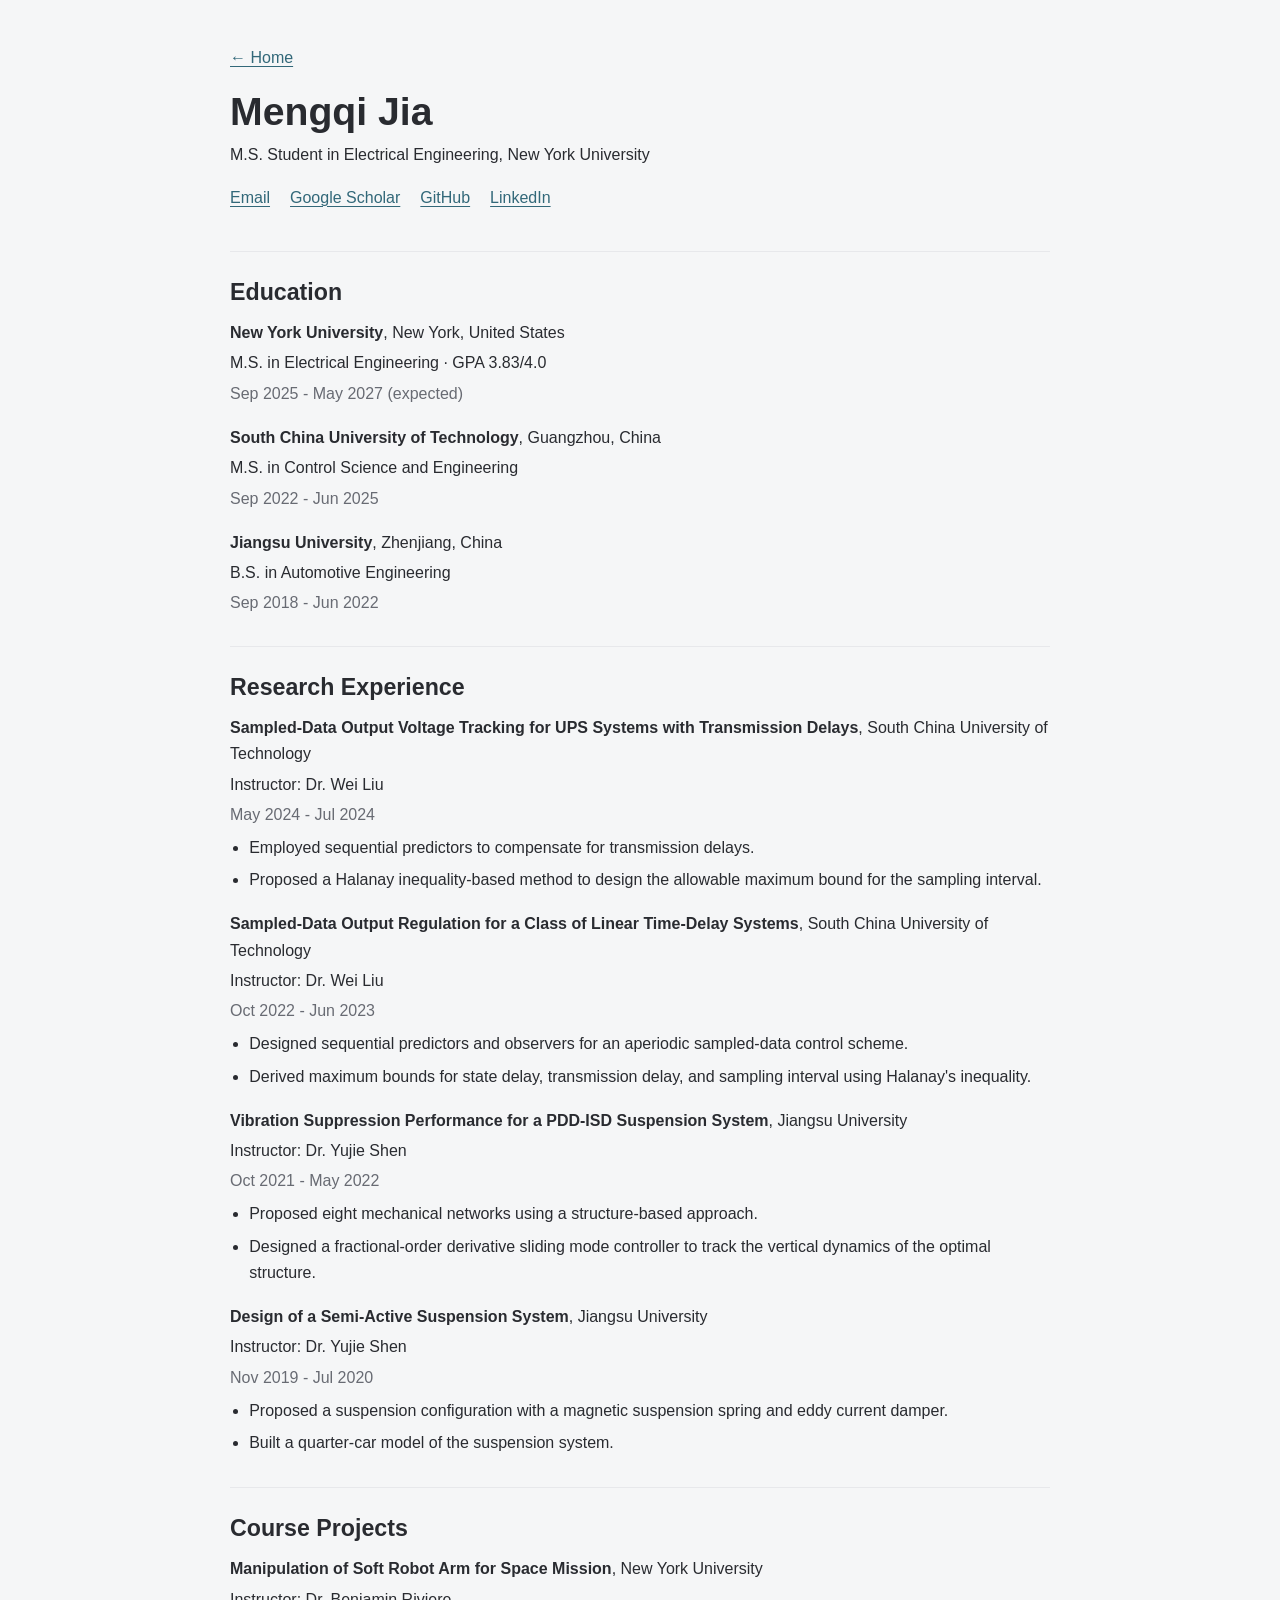
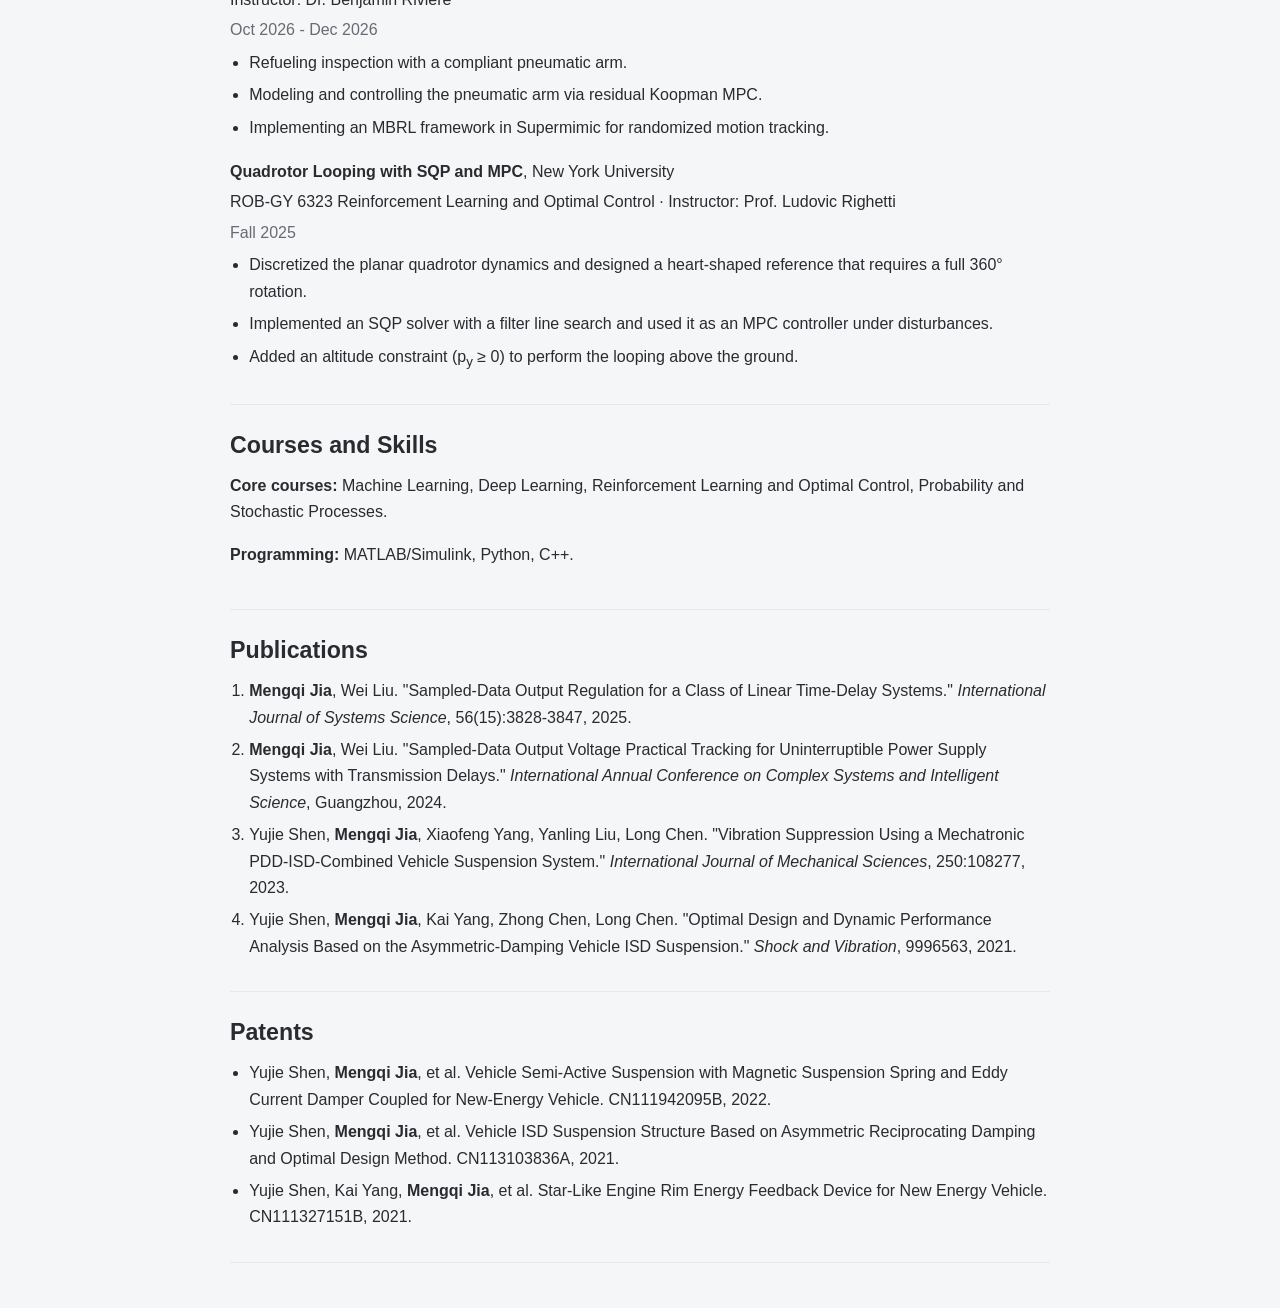
==== commit 6dba85ca: "Describe the altitude constraint in the quadrotor project's second run Co-Authored-By: Claude Opus 5" ====
--- a/cv/index.html
+++ b/cv/index.html
@@ -67,7 +67,7 @@
           <p><strong>Quadrotor Looping with SQP and MPC</strong>, New York University</p>
           <p>ROB-GY 6323 Reinforcement Learning and Optimal Control &middot; Instructor: Prof. Ludovic Righetti</p>
           <p class="cv-meta">Fall 2025</p>
-          <ul class="cv-list"><li>Discretized the planar quadrotor dynamics and designed a heart-shaped reference that requires a full 360&deg; rotation.</li><li>Implemented an SQP solver with a filter line search and used it as an MPC controller under disturbances.</li></ul>
+          <ul class="cv-list"><li>Discretized the planar quadrotor dynamics and designed a heart-shaped reference that requires a full 360&deg; rotation.</li><li>Implemented an SQP solver with a filter line search and used it as an MPC controller under disturbances.</li><li>Added an altitude constraint (p<sub>y</sub> &ge; 0) to perform the looping above the ground.</li></ul>
         </div>
       </section>
       <section class="cv-section">
